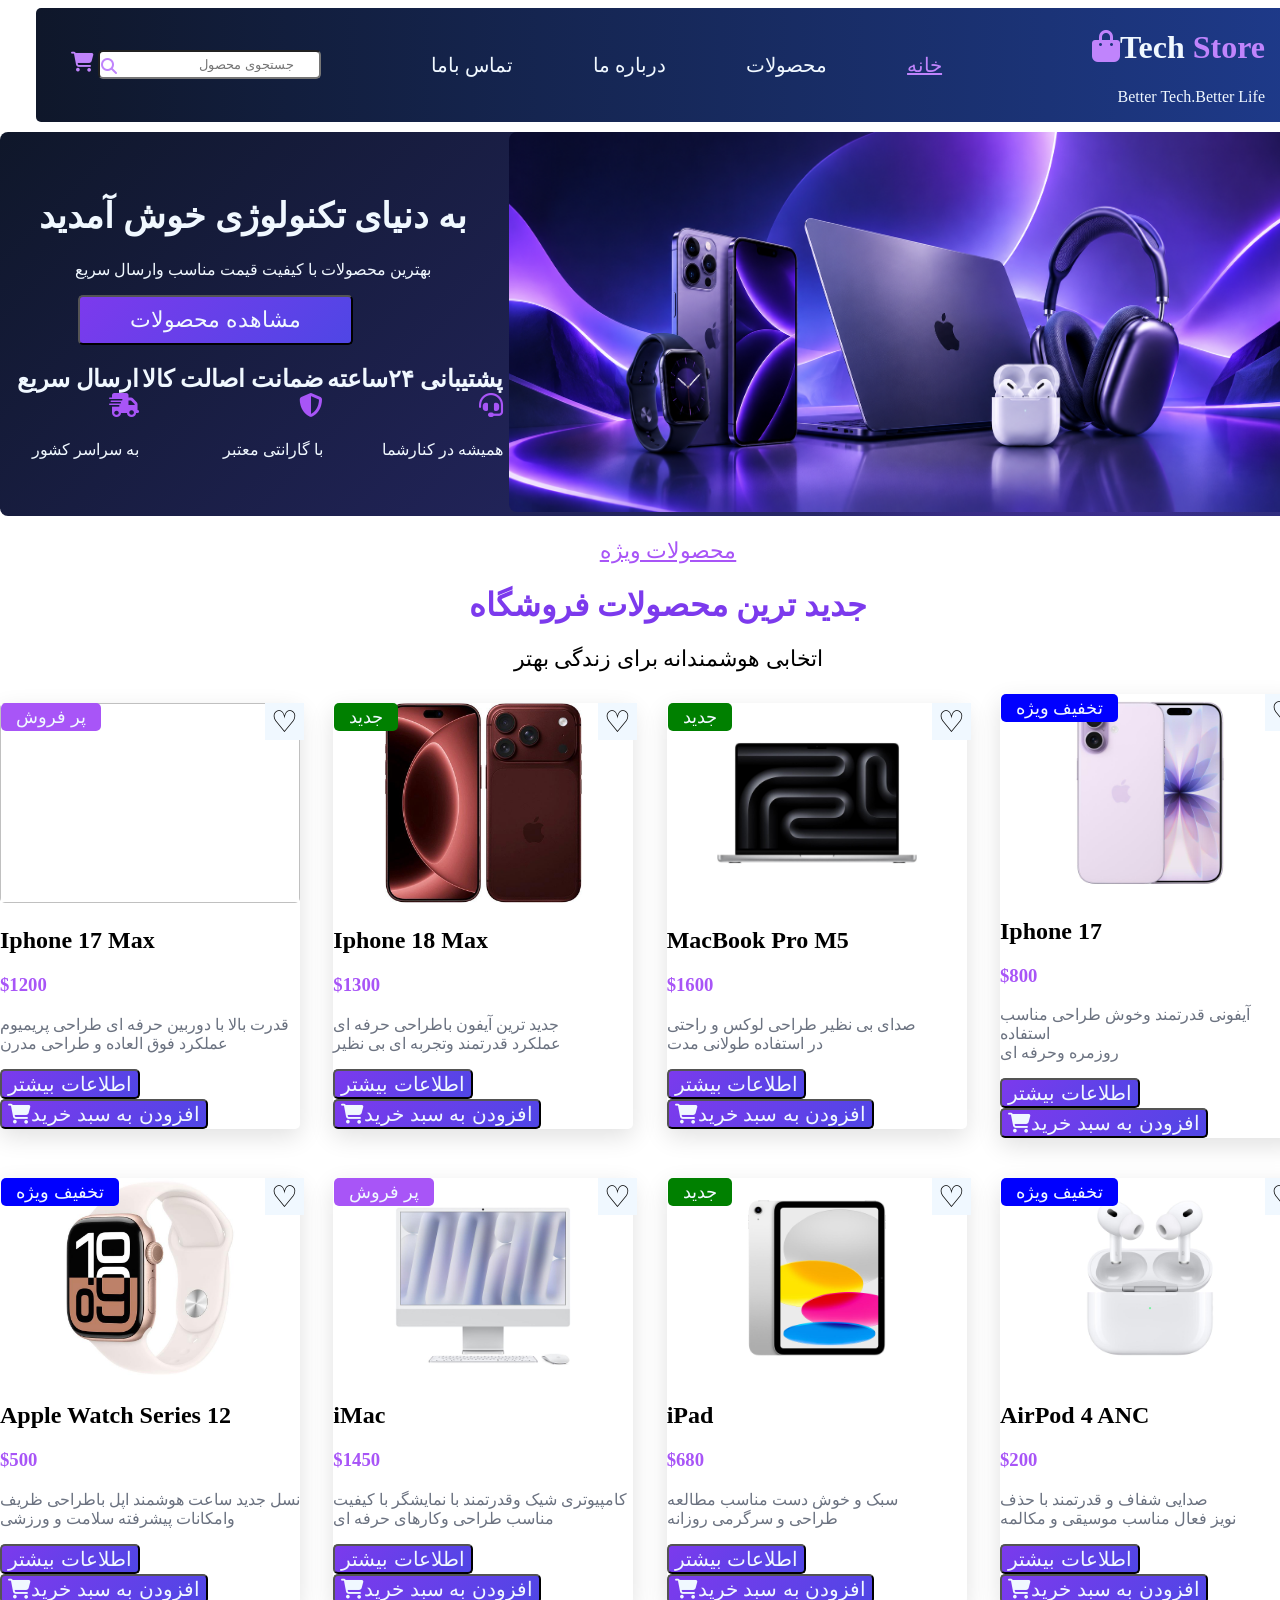
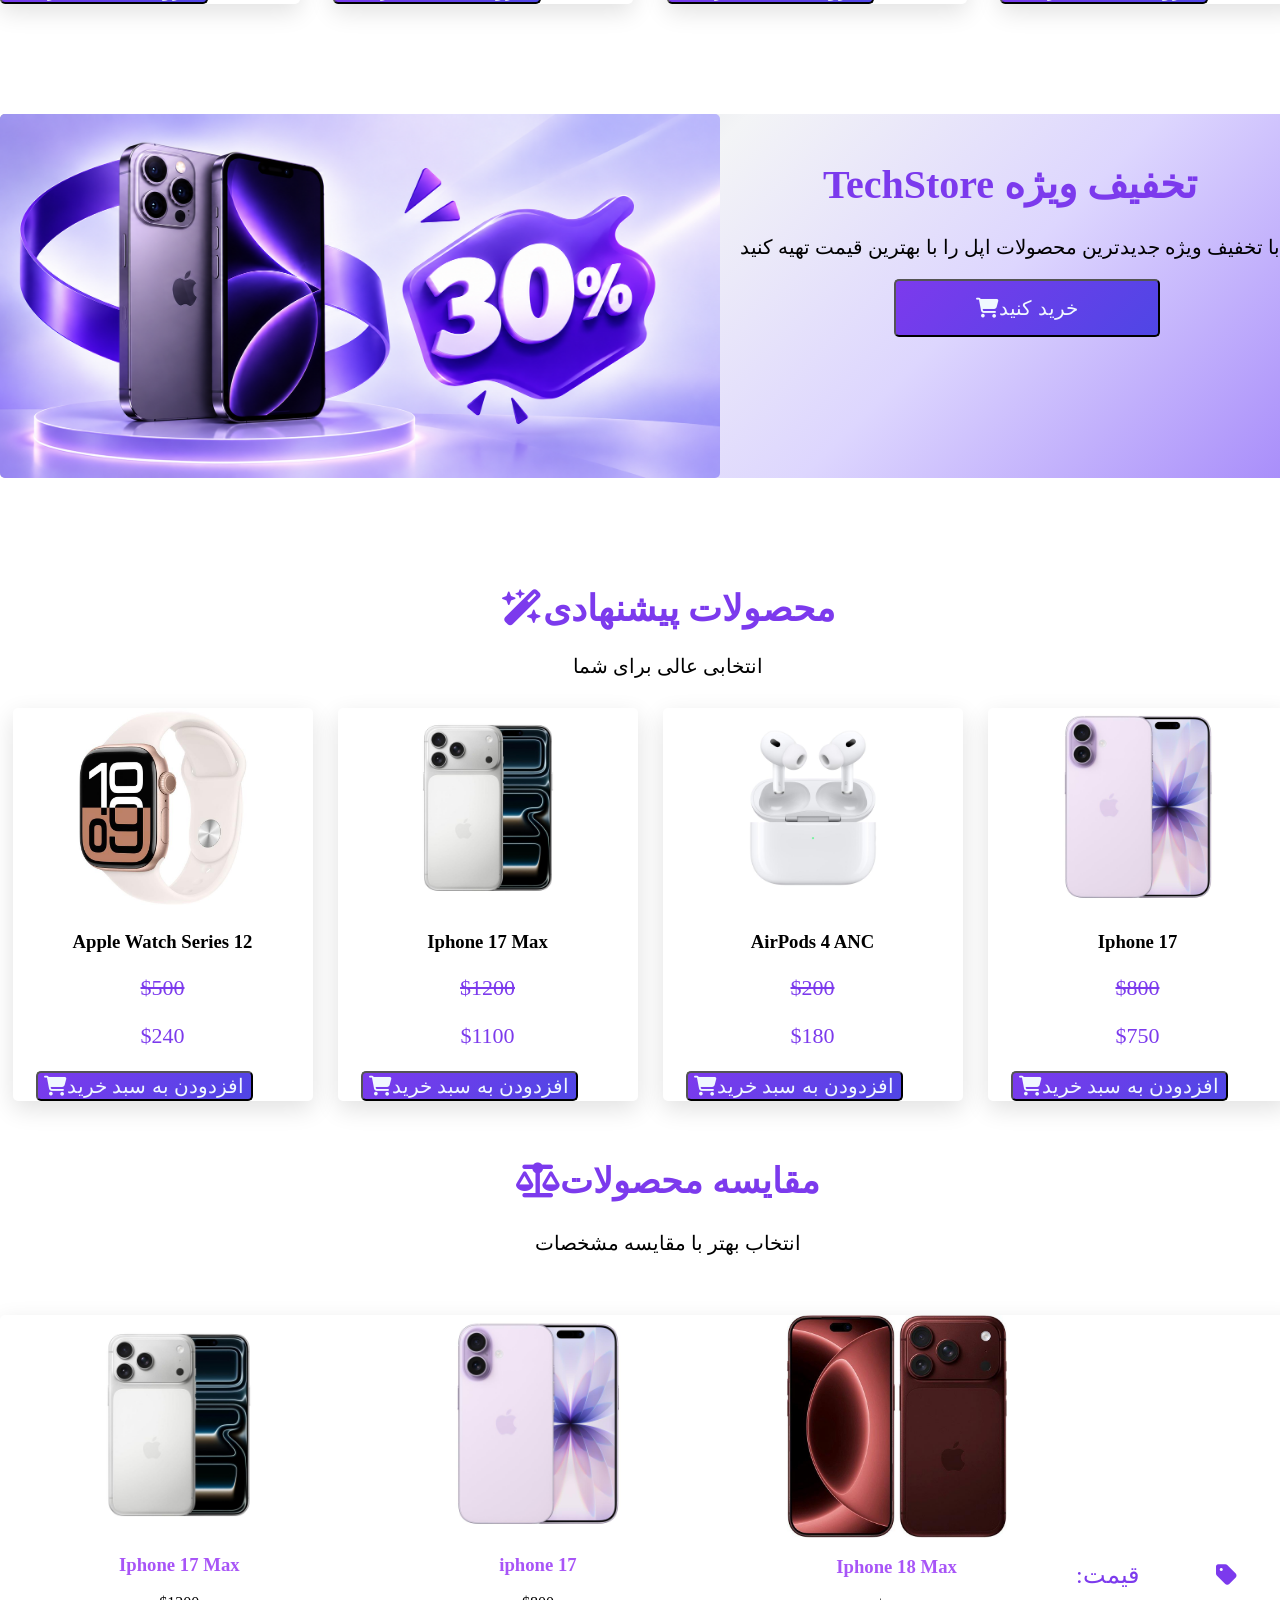
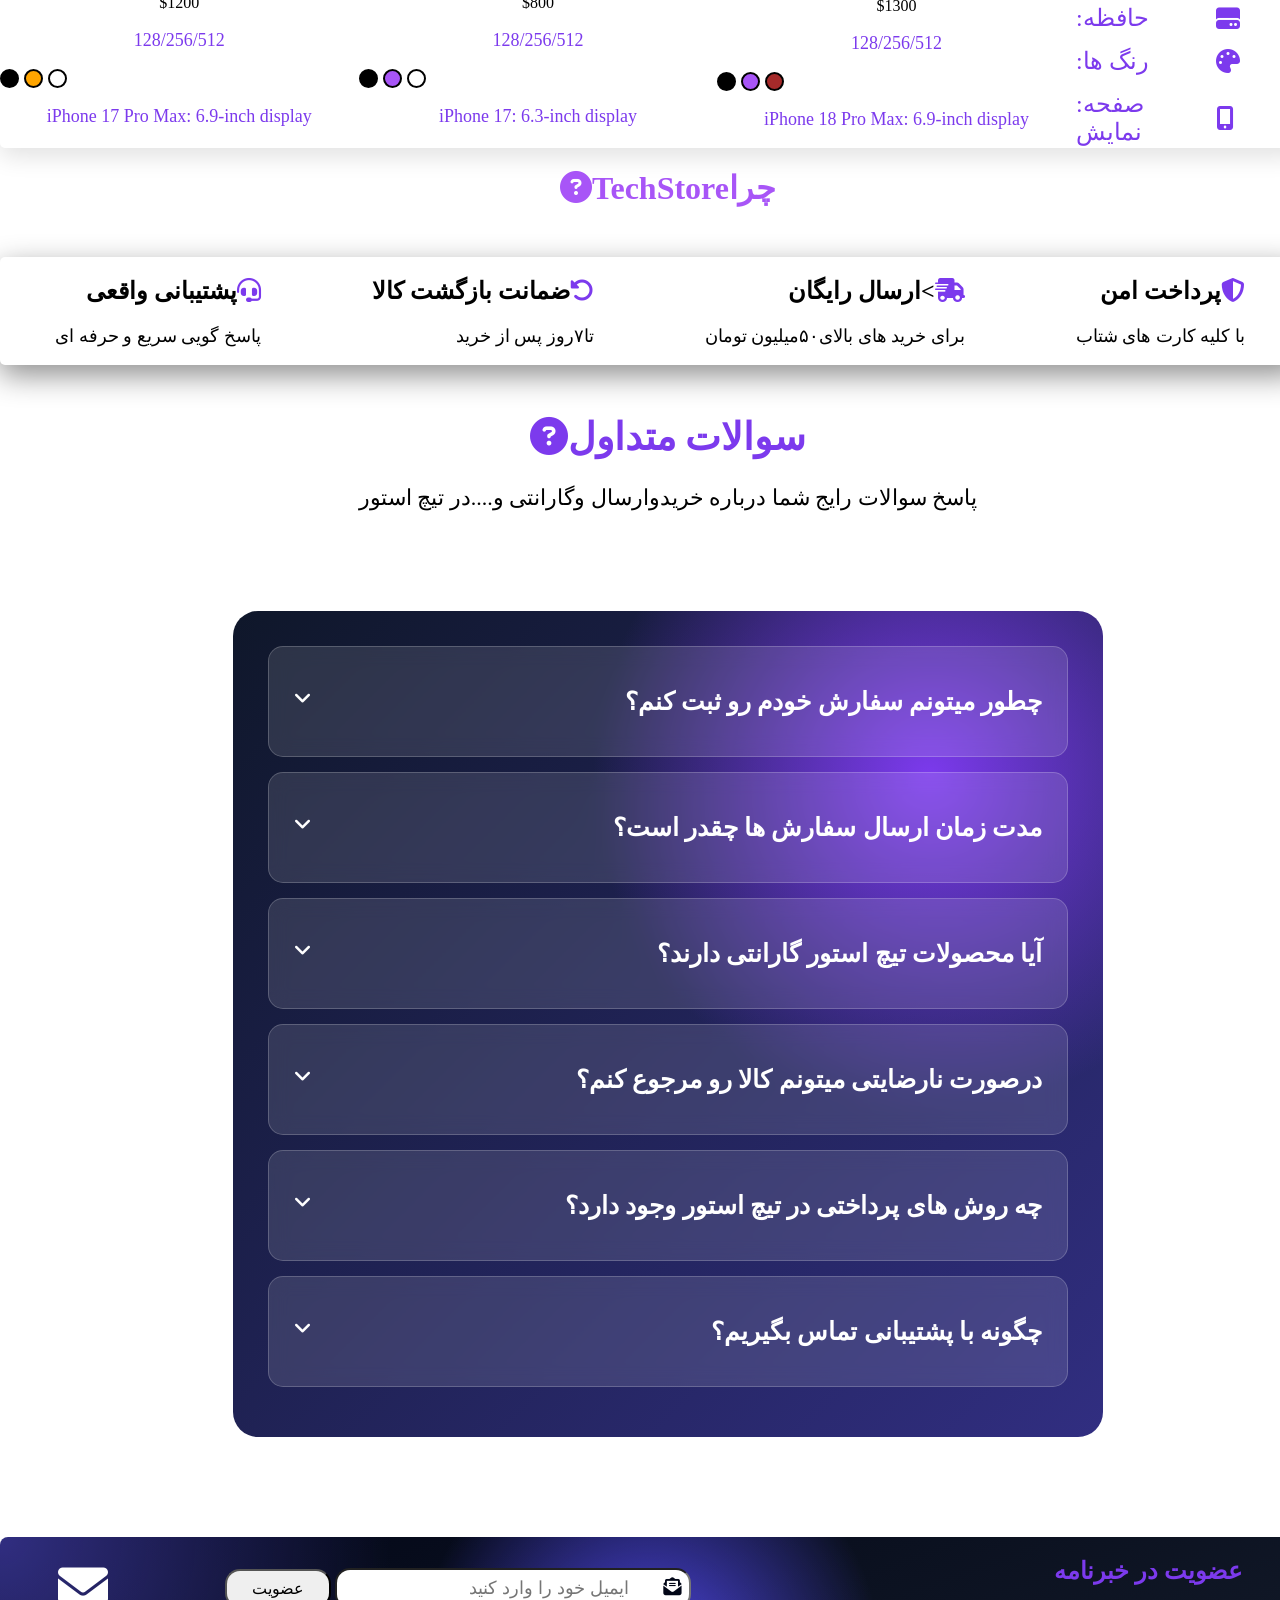
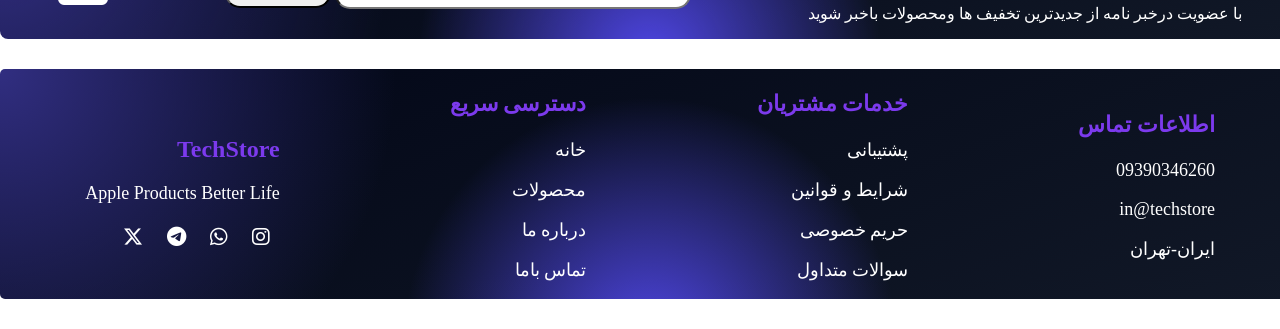
==== TechStore/Tamrintechstore.html @ aef6d8ca "Add selected practice projects" ====
<!DOCTYPE html>
<html lang="en" dir="rtl">
<head>
    <meta charset="UTF-8">
    <meta name="viewport" content="width=device-width, initial-scale=1.0">
    <link rel="stylesheet" href="https://cdnjs.cloudflare.com/ajax/libs/font-awesome/6.7.2/css/all.min.css">
    <title>Document</title>
    <link rel="stylesheet" href="./tamrintech.css">
</head>
<body>
    <div class="contaner">
        <div class="rast">
<h1>Tech <span style="color: #c084fc;">Store</span><i style="color: #c084fc;" class="fa-solid fa-bag-shopping"></i></h1>
<p>Better Tech.Better Life</p>

        </div>
        <div class="vasat">
            <ul>
                <li style="color: #c084fc;"><ins>خانه</ins></li>
                <li>محصولات</li>
                <li>درباره ما</li>
                <li>تماس باما</li>
            </ul>
        </div>
<div class="chap">
   
    <input type="text" placeholder="جستجوی محصول">
    <i id="i1" class="fa-solid fa-magnifying-glass"></i>
     <i id="i2" class="fa-solid fa-cart-shopping"></i>
</div>

    </div>
    <div class="contaner2">
        <div class="hader-rast">
            <img src="./images1/701bc7db-0984-411b-8a3d-644905773c14.png" alt="">
        </div>
        <div class="hader-chap">
            <h1>به دنیای تکنولوژی خوش آمدید</h1>
            <p>بهترین محصولات با کیفیت قیمت مناسب وارسال سریع</p>
            <button>مشاهده محصولات</button>
            <div class="contaner3">
                <div>
                <h2>پشتیبانی ۲۴ساعته<i class="fa-solid fa-headset coler" ></i></h2>
                <p>همیشه در کنارشما</p>
                </div>
             <div>
                <h2>ضمانت اصالت کالا<i class="fa-solid fa-shield-halved coler"></i></h2>
                <p>با گارانتی معتبر</p>
            </div>
            <div>
                <h2>ارسال سریع<i class="fa-solid fa-truck-fast coler"></i></h2>
                <p>به سراسر کشور</p>
            
            </div>
        </div>
    </div>
    </div>
<div class="divkart">
    <p style="color:#a855f7;"><ins>محصولات ویژه</ins></p>
    <h1>جدید ترین محصولات فروشگاه</h1>
    <p>اتخابی هوشمندانه برای زندگی بهتر</p>
</div>
<div dir="ltr" class="koll">
<div class="contaner4" dir="ltr">
    <div class="img">
        <img src="./image.png" alt="">
         <button onclick="hard1(this)" class="hard">♡</button>
        <span>پر فروش</span>
        
    </div>
    <div class="img-text">
        <h2>Iphone 17 Max</h2>
        <h3>$1200</h3>
        <p style="color: #6b7280;" >قدرت بالا با دوربین حرفه ای طراحی پریمیوم<br> عملکرد فوق العاده و طراحی مدرن</p>
    </div>
    <div class="more">
        <p>رنگ:تیتانیوم نارنجی</p>
        <p>حافظه:128/256/512</p>
        <p>گارانتی:18ماه</p>
        <p>باتری:5080</p>
    </div>
    <div class="bot">
        <button data-more="off"  onclick="mybot1(this)">اطلاعات بیشتر</button>
        <button onclick="mybot(this)"><i class="fa-solid fa-cart-shopping"></i>افزودن به سبد خرید</button>
    </div>
</div>

<div class="contaner4" dir="ltr">
    <div class="img">
        <img src="./images1/THqmumSveDqxoi48XiQe5diwVs0Qq1UeXwWmqA4y9XZc6rHfleA6yex9mwtN9uNB8ihmxR8h4Md_PGSgNeZlDgtv5ZCT_7zpl-ecGkAflh9z7EzhFuK3quvAeHbWaEDu04AKPTOJju2LdaX9UYKNKvViQNQb5tMFeEUDcMCeqLE.jpg" alt="">
        
         <button  onclick="hard1(this)" class="hard">♡</button>
        <span style="background-color: green;">جدید</span>
        
    </div>
    <div class="img-text">
        <h2>Iphone 18 Max</h2>
        <h3>$1300</h3>
        <p style="color: #6b7280;" >جدید ترین آیفون باطراحی حرفه ای<br>عملکرد قدرتمند وتجربه ای بی نظیر</p>
    </div>
    <div class="more">
        <p>رنگ:بنفش </p>
        <p>حافظه:128/256/512</p>
        <p>گارانتی:18ماه</p>
        <p>باتری:5200</p>
    </div>
    <div class="bot">
        <button data-more="off"  onclick="mybot1(this)">اطلاعات بیشتر</button>
        <button onclick="mybot(this)"><i class="fa-solid fa-cart-shopping"></i>افزودن به سبد خرید</button>
    </div>
</div>

<div class="contaner4" dir="ltr">
    <div class="img">
        <img src="./images1/image copy.png" alt="">
        
         <button  onclick="hard1(this)" class="hard">♡</button>
        <span style="background-color: green;">جدید</span>
        
    </div>
    <div class="img-text">
        <h2>MacBook Pro M5</h2>
        <h3>$1600</h3>
        <p style="color: #6b7280;" >صدای بی نظیر طراحی لوکس و راحتی<br>در استفاده طولانی مدت</p>
    </div>
    <div class="more">
        <p>رنگ:مشکی</p>
        <p>حافظه:512</p>
        <p>گارانتی:18ماه</p>
        <p>باتری:تا24ساعت</p>
        <p>RAM:16GB</p>
    </div>
    <div class="bot">
        <button data-more="off"   onclick="mybot1( this)">اطلاعات بیشتر</button>
        <button onclick="mybot(this)"><i class="fa-solid fa-cart-shopping"></i>افزودن به سبد خرید</button>
    </div>




    
</div>



<div class="contaner4" dir="ltr">
    <div class="img">
        <img src="./images1/EiAveDVXn_ochfUanZuQv1d1qFiiI-YmlbUSHLxHx3WUssxxJUA5Dm-7ZRRIcVR4Lnjdozm4QhDuD_wl5toH2qiYH6d9pRZCbWidNlLub2IzoaeK6vaKU9xITnkA_d92jeIClh2vysA7bw5UHOMNWrFzUbu01leZIyUfOPv0LtM.jpg" alt="">
        
         <button  onclick="hard1(this)" class="hard">♡</button>
        <span style="background-color: blue;">تخفیف ویژه</span>
        
    </div>
    <div class="img-text">
        <h2>Iphone 17</h2>
        <h3>$800</h3>
        <p style="color: #6b7280;" >آیفونی قدرتمند وخوش طراحی مناسب استفاده<br>روزمره وحرفه ای</p>
    </div>
    <div class="more">
        <p>رنگ:صورتی</p>
        <p>حافظه:128/256/512</p>
        <p>گارانتی:18ماه</p>
        <p>باتری:3691</p>
    </div>
    <div class="bot">
        <button data-more="off"   onclick="mybot1(this)">اطلاعات بیشتر</button>
        <button onclick="mybot(this)"><i class="fa-solid fa-cart-shopping"></i>افزودن به سبد خرید</button>
    </div>
</div>

<div class="contaner4" dir="ltr">
    <div class="img">
        <img src="./images1/RAUhHJ8afo48JGylnObWZvsrgPsHE37mm26PPuLF5b2pllzhOQTSoPrA7mL0w5AmatS5cNah7od1qgUE2DC3gnc0jYQkIhq3qT_CODmWnQ2eeAEGVU_c58GJ9tE21QRHLIp8LHSyHXAUOpGO2UwH4EezrypE9W7Tu5i9_K4fkmc.jpg" alt="">
         <button  onclick="hard1(this)" class="hard">♡</button>
        <span style="background-color: blue;">تخفیف ویژه</span>
        
    </div>
    <div class="img-text">
        <h2>Apple Watch Series 12</h2>
        <h3>$500</h3>
        <p style="color: #6b7280;" >نسل جدید ساعت هوشمند اپل باطراحی ظریف<br>وامکانات پیشرفته سلامت و ورزشی</p>
    </div>
    <div class="more">
        <p>رنگ:صورتی</p>
        <p>حافظه:64</p>
        <p>گارانتی:18ماه</p>
        <p>باتری:تا24ساعت</p>
    </div>
    <div class="bot">
        <button data-more="off"    onclick="mybot1(this)">اطلاعات بیشتر</button>
        <button onclick="mybot(this)"><i class="fa-solid fa-cart-shopping"></i>افزودن به سبد خرید</button>
    </div>
</div>

<div class="contaner4" dir="ltr">
    <div class="img">
        <img src="./images1/EqAahTzZ66Y21qVhpdJ1NOSf-Xi3A2Vv2_VFbTG3mFv-1cqFjkED6mqaeWJ7_wn330JxABCJBq1Yy4I3NM_XVzU1yHtPaUZvYlTYrNIY_wWW7lXm_LQQOuhHGSrS6jujOo-bOdo1OR17KGVc4coiiJF4VbdGzSL2Vt4l30nJhYc.jpg" alt="">
         <button  onclick="hard1(this)" class="hard">♡</button>
        <span style="background-color:#a855f7;">پر فروش</span>
        
    </div>
    <div class="img-text">
        <h2>iMac</h2>
        <h3>$1450</h3>
        <p style="color: #6b7280;" >کامپیوتری شیک وقدرتمند با نمایشگر با کیفیت <br>مناسب طراحی وکارهای حرفه ای</p>
    </div>
    <div class="more">
        <p>رنگ:نقره ای</p>
        <p>حافظه:512</p>
        <p>گارانتی:18ماه</p>
        <p>RAM:16GB</p>
    </div>
    <div class="bot">
        <button data-more="off"   onclick="mybot1(this)">اطلاعات بیشتر</button>
        <button onclick="mybot(this)"><i class="fa-solid fa-cart-shopping"></i>افزودن به سبد خرید</button>
    </div>
</div>

<div class="contaner4" dir="ltr">
    <div class="img">
        <img src="./images1/sEIl0DhW7sSzLDhYQT46sZ2FkshszpnpQDxyzWDqnNfENbWJa02tiNSErk0-l9hC2aw7L25rQqRj3-wsPQTm5kb59ShAbp5KzFxAvCs9V1F0KOhI40WGudt30iTmLIg7Uion7gRzL27SscGxN4PE4XClrleXSPUQgR-LEvGS1tI.jpg" alt="">
         <button  onclick="hard1(this)" class="hard">♡</button>
        <span style="background-color: green;">جدید</span>
        
    </div>
    <div class="img-text">
        <h2>iPad</h2>
        <h3>$680</h3>
        <p style="color: #6b7280;" >سبک و خوش دست مناسب مطالعه <br>طراحی و سرگرمی روزانه</p>
    </div>
    <div class="more">
        <p>رنگ:نقره ای</p>
        <p>حافظه:128</p>
        <p>گارانتی:18ماه</p>
        <p>باتری:تا10ساعت</p>
    </div>
    <div class="bot">
        <button data-more="off"  onclick="mybot1(this)">اطلاعات بیشتر</button>
        <button onclick="mybot(this)"><i class="fa-solid fa-cart-shopping"></i>افزودن به سبد خرید</button>
    </div>
</div>

<div class="contaner4" dir="ltr">
    <div class="img">
        <img src="./images1/Fw8tUdWRExcdJfW_u2eJfPabTVzRQ9AW5MUDhkWGIJvSUZQpUAOK3gJ09o-uwz-G-PtFyGGfL8nCk5kk8Cu_Bh_KlIItlINT-mQ5lKkKfC82PxLnpFDnGbrSZNtPcBor9En3U29rRn3LVRaXhuRb6iR_dHugTlt_q2I2Q_d06WQ.jpg" alt="">
         <button  onclick="hard1(this)" class="hard">♡</button>
        <span style="background-color:blue;">تخفیف ویژه</span>
        
    </div>
    <div class="img-text">
        <h2>AirPod 4 ANC</h2>
        <h3>$200</h3>
        <p style="color: #6b7280;" >صدایی شفاف و قدرتمند با حذف<br>نویز فعال مناسب موسیقی و مکالمه</p>
    </div>
    <div class="more">
        <p>رنگ:سفید</p>
        <p>حافظه:ندارد</p>
        <p>گارانتی:18ماه</p>
        <p>باتری:تا4ساعت</p>
    </div>
    <div class="bot">
        <button data-more="off" onclick="mybot1(this)">اطلاعات بیشتر</button>
        <button onclick="mybot(this)"><i class="fa-solid fa-cart-shopping"></i>افزودن به سبد خرید</button>
    </div>
</div>
 </div>  

<div class="contaner7">
    
    <div class="left">
        <h1>تخفیف ویژه TechStore</h1>
        <p>با تخفیف ویژه جدیدترین محصولات اپل را با بهترین قیمت تهیه کنید</p>
        <button>خرید کنید<i class="fa-solid fa-cart-shopping"></i></button>
    </div>
    <div class="right">
<img src="./images1/phone.png" alt="">
    </div>
</div>
<div class="org">
<h1>محصولات پیشنهادی<i class="fa-solid fa-wand-magic-sparkles"></i></h1>
<p>انتخابی عالی برای شما</p>
</div>
<div class="contaner8">
    <div>
        <img src="./images1/EiAveDVXn_ochfUanZuQv1d1qFiiI-YmlbUSHLxHx3WUssxxJUA5Dm-7ZRRIcVR4Lnjdozm4QhDuD_wl5toH2qiYH6d9pRZCbWidNlLub2IzoaeK6vaKU9xITnkA_d92jeIClh2vysA7bw5UHOMNWrFzUbu01leZIyUfOPv0LtM.jpg" alt="">
        <h3>Iphone 17</h3>
        <p><del>$800</del></p>
        <p>$750</p>
        <button  onclick="mybot(this)">افزدودن به سبد خرید<i class="fa-solid fa-cart-shopping"></i></button>
    </div>
    <div>
         <img src="./images1/Fw8tUdWRExcdJfW_u2eJfPabTVzRQ9AW5MUDhkWGIJvSUZQpUAOK3gJ09o-uwz-G-PtFyGGfL8nCk5kk8Cu_Bh_KlIItlINT-mQ5lKkKfC82PxLnpFDnGbrSZNtPcBor9En3U29rRn3LVRaXhuRb6iR_dHugTlt_q2I2Q_d06WQ.jpg" alt="">
        <h3>AirPods 4 ANC</h3>
                <p><del>$200</del></p>
        <p>$180</p>
        <button  onclick="mybot(this)">افزدودن به سبد خرید<i class="fa-solid fa-cart-shopping"></i></button>
    </div>
    <div>
         <img src="./images1/image.png" alt="">
        <h3>Iphone 17 Max</h3>
<p><del>$1200</del></p>
        <p>$1100</p>
        <button  onclick="mybot(this)">افزدودن به سبد خرید<i class="fa-solid fa-cart-shopping"></i></button>
    </div>
    <div>
         <img src="./images1/RAUhHJ8afo48JGylnObWZvsrgPsHE37mm26PPuLF5b2pllzhOQTSoPrA7mL0w5AmatS5cNah7od1qgUE2DC3gnc0jYQkIhq3qT_CODmWnQ2eeAEGVU_c58GJ9tE21QRHLIp8LHSyHXAUOpGO2UwH4EezrypE9W7Tu5i9_K4fkmc.jpg" alt="">
        <h3>Apple Watch Series 12</h3>
        <p><del>$500</del></p>
        <p>$240</p>
        <button  onclick="mybot(this)">افزدودن به سبد خرید<i class="fa-solid fa-cart-shopping"></i></button>
    </div>
</div>
 
<section class="kol">
<div class="text">
<h1>مقایسه محصولات<i class="fa-solid fa-scale-balanced"></i></h1>
<p>انتخاب بهتر با مقایسه مشخصات</p>
</div>
<div dir="ltr" class="contaner9">
<div class="img-text">
<img src="./images1/image.png" alt="">
<h3>Iphone 17 Max</h3>
<span>$1200</span>
<p>128/256/512</p>
<div class="color-text">
    <span style="background-color: black;"></span>

    <span style="background-color:orange;"></span>
    <span style="background-color: white;"></span>
</div>
<p>iPhone 17 Pro Max: 6.9-inch display</p>
</div>

<div class="img-text">
<img src="./images1/EiAveDVXn_ochfUanZuQv1d1qFiiI-YmlbUSHLxHx3WUssxxJUA5Dm-7ZRRIcVR4Lnjdozm4QhDuD_wl5toH2qiYH6d9pRZCbWidNlLub2IzoaeK6vaKU9xITnkA_d92jeIClh2vysA7bw5UHOMNWrFzUbu01leZIyUfOPv0LtM.jpg" alt="">
<h3>iphone 17</h3>
<span>$800</span>
<p>128/256/512</p>
<div class="color-text">
    <span style="background-color: black;"></span>
    <span style="background-color: #a855f7;"></span>

    <span style="background-color:white;"></span>
</div>
<p>iPhone 17: 6.3-inch display</p>
</div>

<div class="img-text">
<img src="./images1/THqmumSveDqxoi48XiQe5diwVs0Qq1UeXwWmqA4y9XZc6rHfleA6yex9mwtN9uNB8ihmxR8h4Md_PGSgNeZlDgtv5ZCT_7zpl-ecGkAflh9z7EzhFuK3quvAeHbWaEDu04AKPTOJju2LdaX9UYKNKvViQNQb5tMFeEUDcMCeqLE.jpg" alt="">
<h3>Iphone 18 Max </h3>
<span>$1300</span>
<p>128/256/512</p>
<div class="color-text">
    <span style="background-color: black;"></span>
    <span style="background-color: #a855f7;"></span>
    <span style="background-color:brown;"></span>
    
</div>
<p>iPhone 18 Pro Max: 6.9-inch display</p>
</div>

<div class="text-last">
<div>
    <span>:قیمت<i class="fa-solid fa-tag"></i></span>
</div>

<div>
    <span>:حافظه<i class="fa-solid fa-hard-drive"></i></span>
</div>

<div>
    <span>:رنگ ها<i class="fa-solid fa-palette"></i></i></span>
</div>

<div>
    <span>:صفحه نمایش<i class="fa-solid fa-mobile-screen-button"></i></span>
</div>



</div>
</div>



</section>
<h1 style="text-align: center;"><span style="color: #a855f7;">چراTechStore<i class="fa-solid fa-circle-question"></i></span></h1>
 <div class="contaner6">
    <div>
        <h2><i class="fa-solid fa-shield-halved coler2"></i>پرداخت امن</h2>
        <p>با کلیه کارت های شتاب</p>
    </div>

    <div>
        <h2>
<i class="fa-solid fa-truck-fast coler2"></i>>ارسال رایگان</h2>
        <p>برای خرید های بالای۵۰میلیون تومان</p>
    </div>

    <div>
        <h2><i class="fa-solid fa-rotate-left coler2"></i>ضمانت بازگشت کالا</h2>
        <p>تا۷روز پس از خرید</p>
    </div>

    <div>
        <h2><i class="fa-solid fa-headset coler2"></i>پشتیبانی واقعی</h2>
        <p>پاسخ گویی سریع و حرفه ای</p>
    </div>
 </div>
 <div class="text-soal">
    <h1>سوالات متداول<i class="fa-solid fa-circle-question"></i></h1>
    <p>پاسخ سوالات رایج شما درباره خریدوارسال وگارانتی و....در تیچ استور</p>
 </div>
 <div class="contaner10">

    <ul>
        <li>
      <h3 data-para="off">چطور میتونم سفارش خودم رو ثبت کنم؟ <span><i class="fa-solid fa-angle-down"></i></span></h3>
            <p>محصول موردنظر خود را انتخاب کرده، آن را به سبد خرید اضافه کنید و پس از تکمیل اطلاعات، سفارش خود را ثبت کنید.</p>
        </li>
        <li>
            <h3 data-para="off">مدت زمان ارسال سفارش ها چقدر است؟ <span><i class="fa-solid fa-angle-down"></i></span></h3>
            <p>سفارش‌ها معمولاً طی ۲ تا ۵ روز کاری آماده و ارسال می‌شوند</p>
        </li>
        <li>
            <h3 data-para="off">آیا محصولات تیچ استور گارانتی دارند؟ <span><i class="fa-solid fa-angle-down"></i></span></h3>
            <p>بله، تمامی محصولات فروشگاه دارای گارانتی معتبر هستند و شرایط گارانتی هنگام خرید به مشتری اعلام می‌شود</p>
        </li>
        <li>
            <h3 data-para="off">درصورت نارضایتی میتونم کالا رو مرجوع کنم؟ <span><i class="fa-solid fa-angle-down"></i></span></h3>
            <p>بله، در صورت نارضایتی از محصول، امکان بازگشت کالا مطابق با شرایط و قوانین مرجوعی فروشگاه وجود دارد</p>
        </li>
        <li>
            <h3 data-para="off">چه روش های پرداختی در تیچ استور وجود دارد؟ <span><i class="fa-solid fa-angle-down"></i></span></h3>
            <p> می‌توانید هزینه سفارش خود را به‌صورت آنلاین و از طریق درگاه پرداخت امن پرداخت کنید</p>
        </li>
        <li>
            <h3 data-para="off">چگونه با پشتیبانی تماس بگیریم؟ <span><i class="fa-solid fa-angle-down"></i></span></h3>
            <p> می‌توانید از طریق چت آنلاین، تماس تلفنی یا فرم تماس با ما در سایت با کارشناسان ما در ارتباط باشید. تیم پشتیبانی آماده پاسخ‌گویی به سوالات شما و پیگیری سفارش‌ها هستند</p>
        </li>
    </ul>
 </div>

<div dir="rtl" class="contaner11">

<div class="fot-rast">
<h2>عضویت در خبرنامه</h2>
<p>با عضویت درخبر نامه از جدیدترین تخفیف ها ومحصولات باخبر شوید</p>
</div>
    <div class="fot-chap">
<input type="text" placeholder="ایمیل خود را وارد کنید" >
<i class="fa-solid fa-envelope-open-text"></i>
<button>عضویت</button>
    </div>
    <div class="last-fot">
        <i class="fa-solid fa-envelope"></i>
    </div>
</div>
<div class="footer">
    <div>
        <h3>اطلاعات تماس</h3>
        <p>09390346260</p>
        <p>in@techstore</p>
        <p>ایران-تهران</p>
    </div>
    <div>
        <h3>خدمات مشتریان</h3>
        <p>پشتیبانی</p>
        <p>شرایط و قوانین</p>
        <p>حریم خصوصی</p>
        <p>سوالات متداول</p>
    </div>
    <div>
        <h3>دسترسی سریع</h3>
        <p>خانه</p>
        <p>محصولات</p>
        <p>درباره ما</p>
        <p>تماس باما</p>
    </div>
    <div>
        <h2>TechStore</h2>
        <p>Apple Products Better Life</p>
        <i class="fa-brands fa-instagram"></i>
        <i class="fa-brands fa-whatsapp"></i>
        <i class="fa-brands fa-telegram"></i>
        <i class="fa-brands fa-x-twitter"></i>
    </div>
</div>




</body>

<script>
const p=document.querySelectorAll('ul>li>p')
p.forEach((val)=>{
val.setAttribute('data-p',val.clientHeight)
val.style.height='0px'

})
const h3=document.querySelectorAll('ul>li>h3')

h3.forEach((val,i)=>{
    val.addEventListener('click',()=>{
let dat=val.getAttribute('data-para')
h3.forEach((item,index)=>{
if(i!=index){
item.nextElementSibling.style.height='0px'
item.children[0].classList.remove('rot')
item.setAttribute('data-para','off')
}



})


if(dat=='off'){
let pd=val.nextElementSibling.getAttribute('data-p')
val.nextElementSibling.style.height=pd+'px'
val.setAttribute('data-para','on')
val.children[0].classList.toggle('rot')


}else{
val.setAttribute('data-para','off')
val.nextElementSibling.style.height='0px'
val.children[0].classList.remove('rot')
}





    })
})

function mybot1(s){
let more1=s.parentElement.parentElement.children[2]
let more=s.getAttribute('data-more')
if(more=='off'){
s.setAttribute('data-more','on')

more1.style.display='block'
s.innerText='بستن'
}else{
s.innerText='اطلاعات بیشتر'
s.setAttribute('data-more','off')
more1.style.display='none'

}

}











    let flag=true
    function mybot(s){
if(flag){
    flag=false
alert('به سبد خرید اضافه شد')
s.classList.add('js')

s.classList.add('js2')
    
}else{
    flag=true
    confirm('آیا میخواهید این محصولو از سبد خرید حذف کنید؟')
    s.classList.remove('js')
    
      s.classList.remove('js2')
   
    
}


    }
   
    




    flag=true
    
    function hard1(s){
if(flag){
alert('به لیست علاقه مندی ها اضافه شد')
s.style.color='red'
flag=false
}else{
    alert('از لیست علاقه مندی ها حذف شد')
    s.style.color='black'
    flag=true
}
    }
</script>
</html>
---- TechStore/tamrintech.css ----
.contaner{
display: flex;
background: linear-gradient(90deg, #0f172a, #1e3a8a);
width: 100%;
justify-content: space-around;
align-items: center;
border-radius: 5px;
}
.rast{
>h1{
    color: aliceblue;

}
>p{
    color: aliceblue;
 
}


}
.vasat{
>ul{
    display: flex;
  >li{
    padding: 5px 40px;
    list-style-type: none;
    font-size: 20px;
    color: aliceblue;
    transition: ease .5s;
  }
}


}
.vasat li:hover{
  font-size: 23px;
    color: #c084fc;

}
.chap{
    position: relative;
  
   >input{

padding: 5px 25px;
border-radius: 5px;
   }
>i{
    color:  #c084fc;;
   
}
>#i1{
position: absolute;
left: 30px;
    top: 60%;
    transform: translateY(-60%);
    color: #c084fc;
}
>#i2{
font-size: 20px;
;
}

}
.contaner3{
    display: flex;
justify-content: space-between;
align-items: center;
>div>h2{
    color: aliceblue;

}
>div>p{
    color:aliceblue;
}
}
    

.contaner2{
display: flex;
width: 1300px;
justify-content: space-around;
  background:
        radial-gradient(circle at 80% 20%, #7c3aed 0%, transparent 35%),
        linear-gradient(135deg, #0f172a, #312e81);

margin:10px auto;
border-radius: 8px;
align-items: center;
}
.hader-rast{

width: 788px;
>img{
    width: 100%;
    height:380px ;
border-radius: 8px;
}

}
.hader-chap{
width: 500px;
>h1{
    color: aliceblue;
    text-align: center;
    font-size: 35px;
}
>p{
    color: aliceblue;
    text-align: center;
}
>button{
  background: linear-gradient(135deg, #7c3aed, #4f46e5);
    color: aliceblue;
    position: relative;
    right:150px;
    padding: 10px 50px;
    border-radius: 5px;
    font-size: 22px;
    transition: ease .5s;
}

}
.hader-chap button:hover{
    font-size: 27px;
    background-color: aliceblue;
  
}
.coler{
    color: #a855f7;
}
.divkart{
>h1{
    text-align: center;
    color: #7c3aed;
}
>p{
     text-align: center;
     font-size: 22px;
}

}
.contaner4{
   width: 300px; 
  box-shadow: 0 8px 25px rgba(0, 0, 0, 0.12); 
  border-radius: 5px;
}
.img{
    >img{
        width: 100%;
        height: 200px;
        object-fit: contain;
      border-radius: 5px;
    }

position: relative;
>.hard{
    position: absolute;
    left:265px;
    border: none;
    font-size: 30px;
    background-color: aliceblue;
}
>span{
    position: absolute;
 background-color: #a855f7;
 color: aliceblue;
 padding: 3px 15px;
 font-size: 18px;
 border-radius: 5px;
 left: 1px;
}
}
.img-text{
>h3{
    
    color: #a855f7;
}


}
.more{

display: none;

}
.bot{
>button{
  background: linear-gradient(135deg, #7c3aed, #4f46e5);
    color:aliceblue;
    border-radius: 5px;
    font-size: 20px;
    transition: ease .6s;
}


}
.contaner4 button:hover{
background:linear-gradient(aliceblue) ;
color: #7c3aed;
font-size: 22px;
}
.koll{
    display: flex;
    justify-content: space-between;
    align-items: center;
    margin: auto;
    width: 1300px;
    flex-wrap: wrap;
    gap: 40px 0px;
}
.contaner6{
width: 1300px;
display: flex;
margin:50px auto;
justify-content: space-around;
box-shadow: 0 10px 30px rgba(0, 0, 0, 0.45);
border-radius: 5px;
}

.coler2{
color: #7c3aed;
}
.contaner6 p{
    font-size: 18px;
    
}
.js{
    background: white !important;
    color: #7c3aed !important;
    border-radius: 5px;
}
.js2{
    box-shadow: 0 0 30px rgba(124, 58, 237, 0.7);
}


.js3{
     background: white !important;
    color: #7c3aed !important;
      box-shadow: 0 0 30px rgba(124, 58, 237, 0.7);
      padding: 5px 20px;
}
.contaner7{
width: 1300px;
margin:110px auto;
display: flex;
justify-content: center;
background: linear-gradient(
    135deg,
    #9ca3af,
    #f3f4f6 45%,
    #ddd6fe 70%,
    #a78bfa
);
border-radius: 5px;
 }
.right{
width: 720px;
>img{
width: 100%;
object-fit: cover;
height: 100%;
border-radius: 5px;

}

}
.left{
margin-top: 20px;
width: 580px;
>h1{
    color:#7c3aed;
    font-size: 40px;
    text-align: center;
}
>p{
  text-align: center;
font-size: 20px;
}
>button{
    background:linear-gradient(135deg, #7c3aed, #4f46e5) ;
    color: aliceblue;
    padding: 15px 80px;
    border-radius: 5px;
    font-size: 20px;
    margin-right: 140px;
    transition: ease .5s;
}

}
.contaner7 button:hover{
    font-size: 27px;
}
.contaner8{
    width: 1300px;
    margin:30px auto;
display: flex;
gap:0px 25px;
justify-content: center;


>div{
width: 300px; 
  box-shadow: 0 8px 25px rgba(0, 0, 0, 0.12); 
  border-radius: 5px;


>img{
    width: 100%;
    height: 200px;
    object-fit: contain;
border-radius: 5px;
}
>h3{
    text-align: center;
}
>p{
    text-align: center;
    font-size: 22px;
    color: #7c3aed;

}
>button{
background:linear-gradient(135deg, #7c3aed, #4f46e5) ;
    color:aliceblue ;
    
    border-radius: 5px;
     
    font-size: 20px;
    transition: ease .6s;
  
    margin-right: 60px;
}
}



}
.org{
 
  
>h1{
    color: #7c3aed;
    font-size: 36px;
    text-align: center;

}
>p{
    font-size: 20px;
    text-align: center;
   
}
}
.contaner8 button:hover{
    background:linear-gradient(aliceblue) ;
color: #7c3aed;
font-size: 20px;
}
.color-text{
display: flex;
gap: 5px;
justify-self: center;


>span{
width: 15px;
border: 2px solid;
height: 15px;
border-radius: 50%;

}
}
.contaner9{
width: 1300px;
margin: auto;
display: flex;
  box-shadow: 0 8px 25px rgba(0, 0, 0, 0.12); 
  border-radius: 5px;
 
>.img-text{
width: 800px;

>h3{
width: 100%;
text-align: center;

}
>p{
    width: 100%;
    text-align: center;
    color:#7c3aed;
    font-size: 18px;
}
>span{
text-align: center;
display: block;
}

>img{
    display: block;
margin:0 auto;
width: 220px;
height: auto;
object-fit: cover;
}





}
>.text-last{
width:500px;
position: relative;
margin: auto; 
top: 115px;


>div>span{
    width: 220px;
font-size: 24px;
  padding: 15px 0px 0px ;
  display: block;
  color: #7c3aed;
display: grid;
grid-template-columns: 120px 40px;
align-items: center;
gap: 20px;

}


}
}
.text{
  margin:60px auto;
>h1{
color: #7c3aed;
text-align: center;
font-size: 35px;

}
>p{
   text-align: center;
   font-size: 20px;
}
}
.contaner10 {
    width: 800px;
    margin: 100px auto;
    padding: 35px;
    border-radius: 25px;

  
    background:
        radial-gradient(circle at 80% 20%, #7c3aed 0%, transparent 35%),
        linear-gradient(135deg, #0f172a, #312e81);

    
}












.contaner10 ul {
    list-style: none;
    padding: 0;
    margin: 0;
}

.contaner10 li {
    margin-bottom: 15px;
    padding: 5px 25px;
    border-radius: 15px;
    background: rgba(255, 255, 255, 0.12);
    border: 1px solid rgba(255, 255, 255, 0.2);
    backdrop-filter: blur(10px);
    transition: 0.4s;
    
}

.contaner10 li:hover {
    background: rgba(255, 255, 255, 0.18);
    transform: translateY(-2px);
}

.contaner10 h3 {
    color: white;
    font-size: 25px;
    cursor: pointer;
    display: flex;
    justify-content: space-between;

    padding: 10px 0;
}

.contaner10 h3 span {
    font-size: 20px;
    display: inline-block;
    transition: 0.4s;
    
}

.contaner10 h3 span.rot {
    transform: rotate(180deg);
}

.contaner10 p {
    color: #f3e8ff;
    line-height: 2;
    margin: 0;
transition: ease .6s;
    font-size: 23px;
      overflow: hidden;
}
.text-soal{

>h1{
    color: #7c3aed;
    text-align: center;
    font-size: 38px;
}
>p{
    text-align: center;
    font-size: 22px;
  
}

}
.rot{
    transform: rotate(180deg);
    transition:ease .5s;
}
.contaner11{
align-items: center;
display: flex;
 background:
        radial-gradient(circle at 50% 120%, #4f46e5 0%, transparent 35%),
        radial-gradient(circle at 0% 0%, #312e81 0%, transparent 30%),
        linear-gradient(160deg, #020617, #0b1120 60%, #111827);

    color: white;
        width: 1300px;
        margin: auto;
        border-radius: 8px;
justify-content: space-around;

>.fot-rast{
>h2{
    color:#7c3aed;
}
>p{
    color: white;
}
}
>.fot-chap{
      position: relative;
    
>input{
    padding: 8px 60px;
    border-radius: 15px;
    font-size: 18px;
    
}
>button{
padding: 8px 25px;
border-radius: 15px;
font-size: 16px;
transition: ease .5s;
}
>i{
right:10px;
top: 10px;
position: absolute;
font-size: 18px;
color: #020617;
}

}
>.last-fot{
    font-size:50px;
    color: white;
}
}
.contaner11 button:hover{
font-size: 22px;
}
.footer{
display: flex;
align-items: center;
width: 1300px;
justify-content: space-around;
margin:30px auto;
  background:
        radial-gradient(circle at 50% 120%, #4f46e5 0%, transparent 35%),
        radial-gradient(circle at 0% 0%, #312e81 0%, transparent 30%),
        linear-gradient(160deg, #020617, #0b1120 60%, #111827);

    color: white;
border-radius: 5px;
>div>h3{
    color:#7c3aed;
    font-size: 22px;
}
>div>p{
    color: white;
    font-size: 18px;

}
>div>h2{
    color: #7c3aed;
    
}
>div>i{
        color: white;
        padding: 5px 10px;
        font-size: 20px;
    }
}
.footer i:hover{
    background-color: white;
    color: #020617;
}
.footer p:hover{
    text-decoration:underline;
}
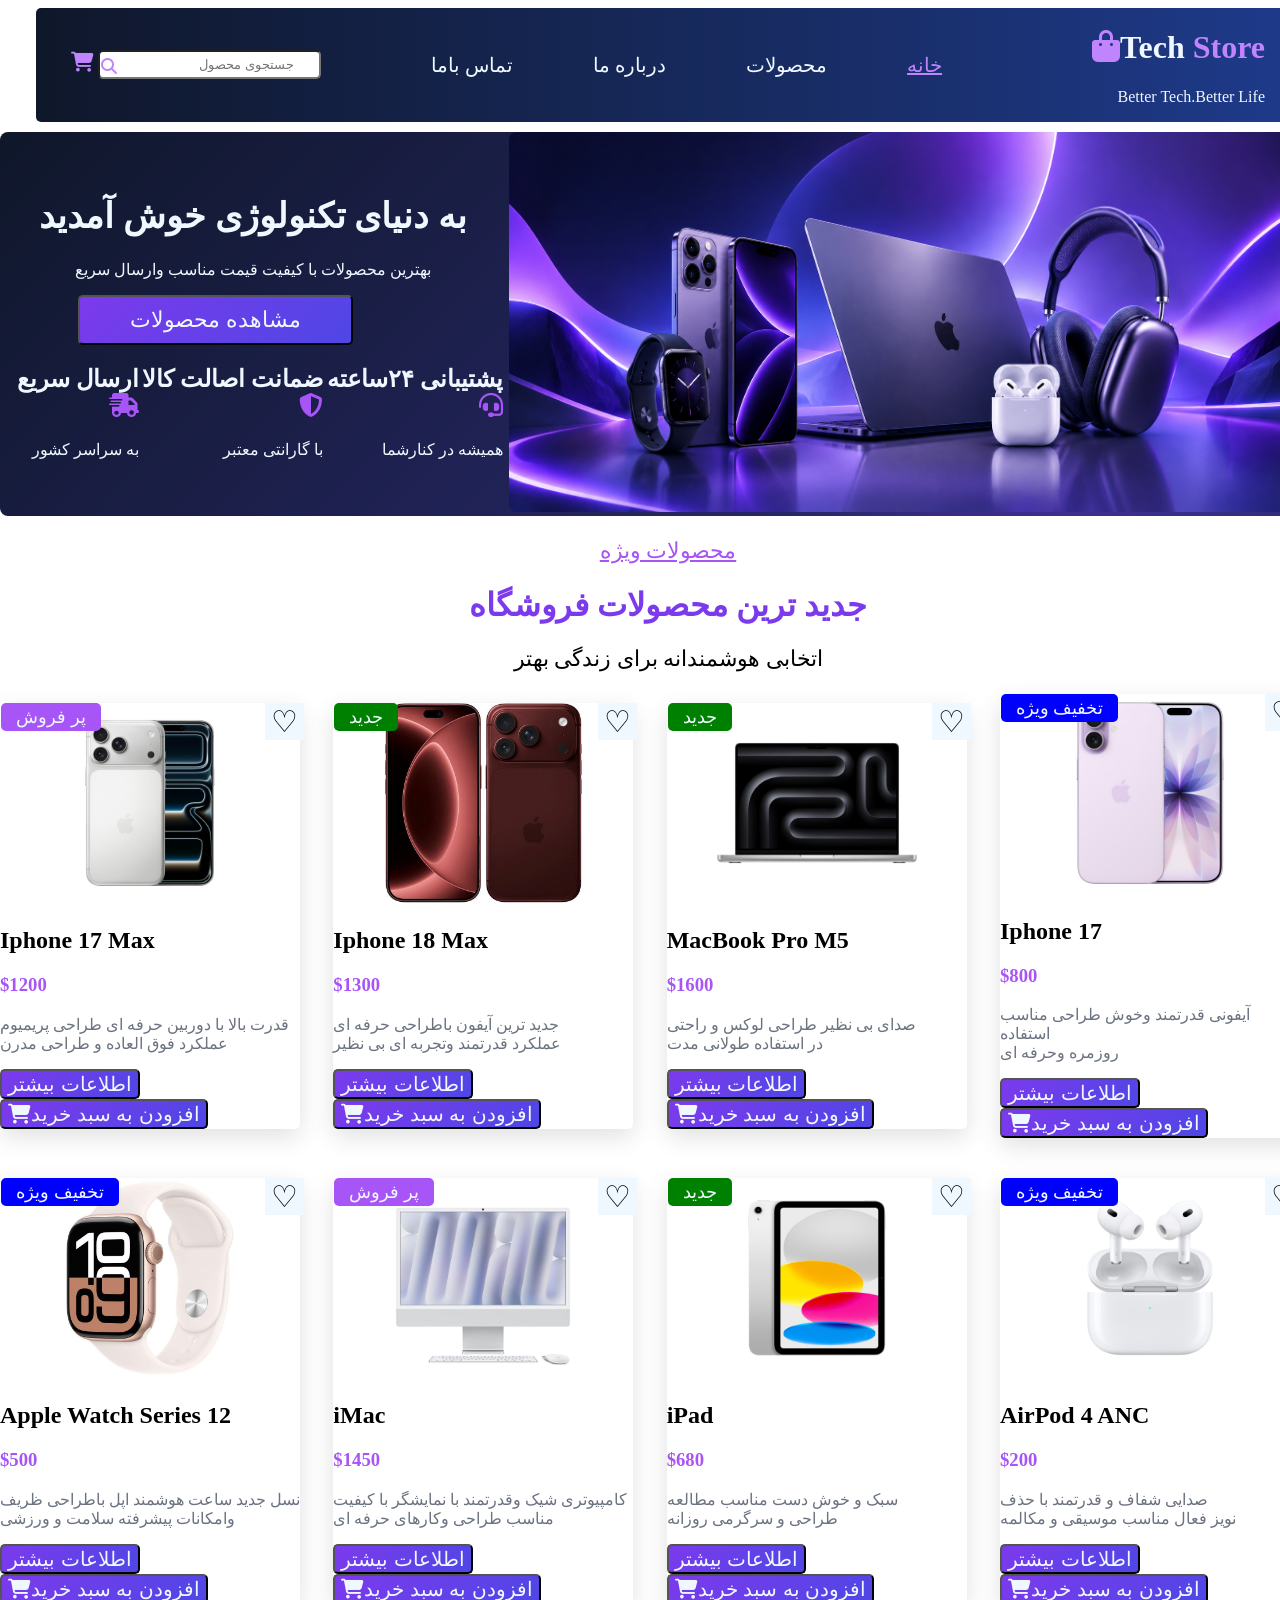
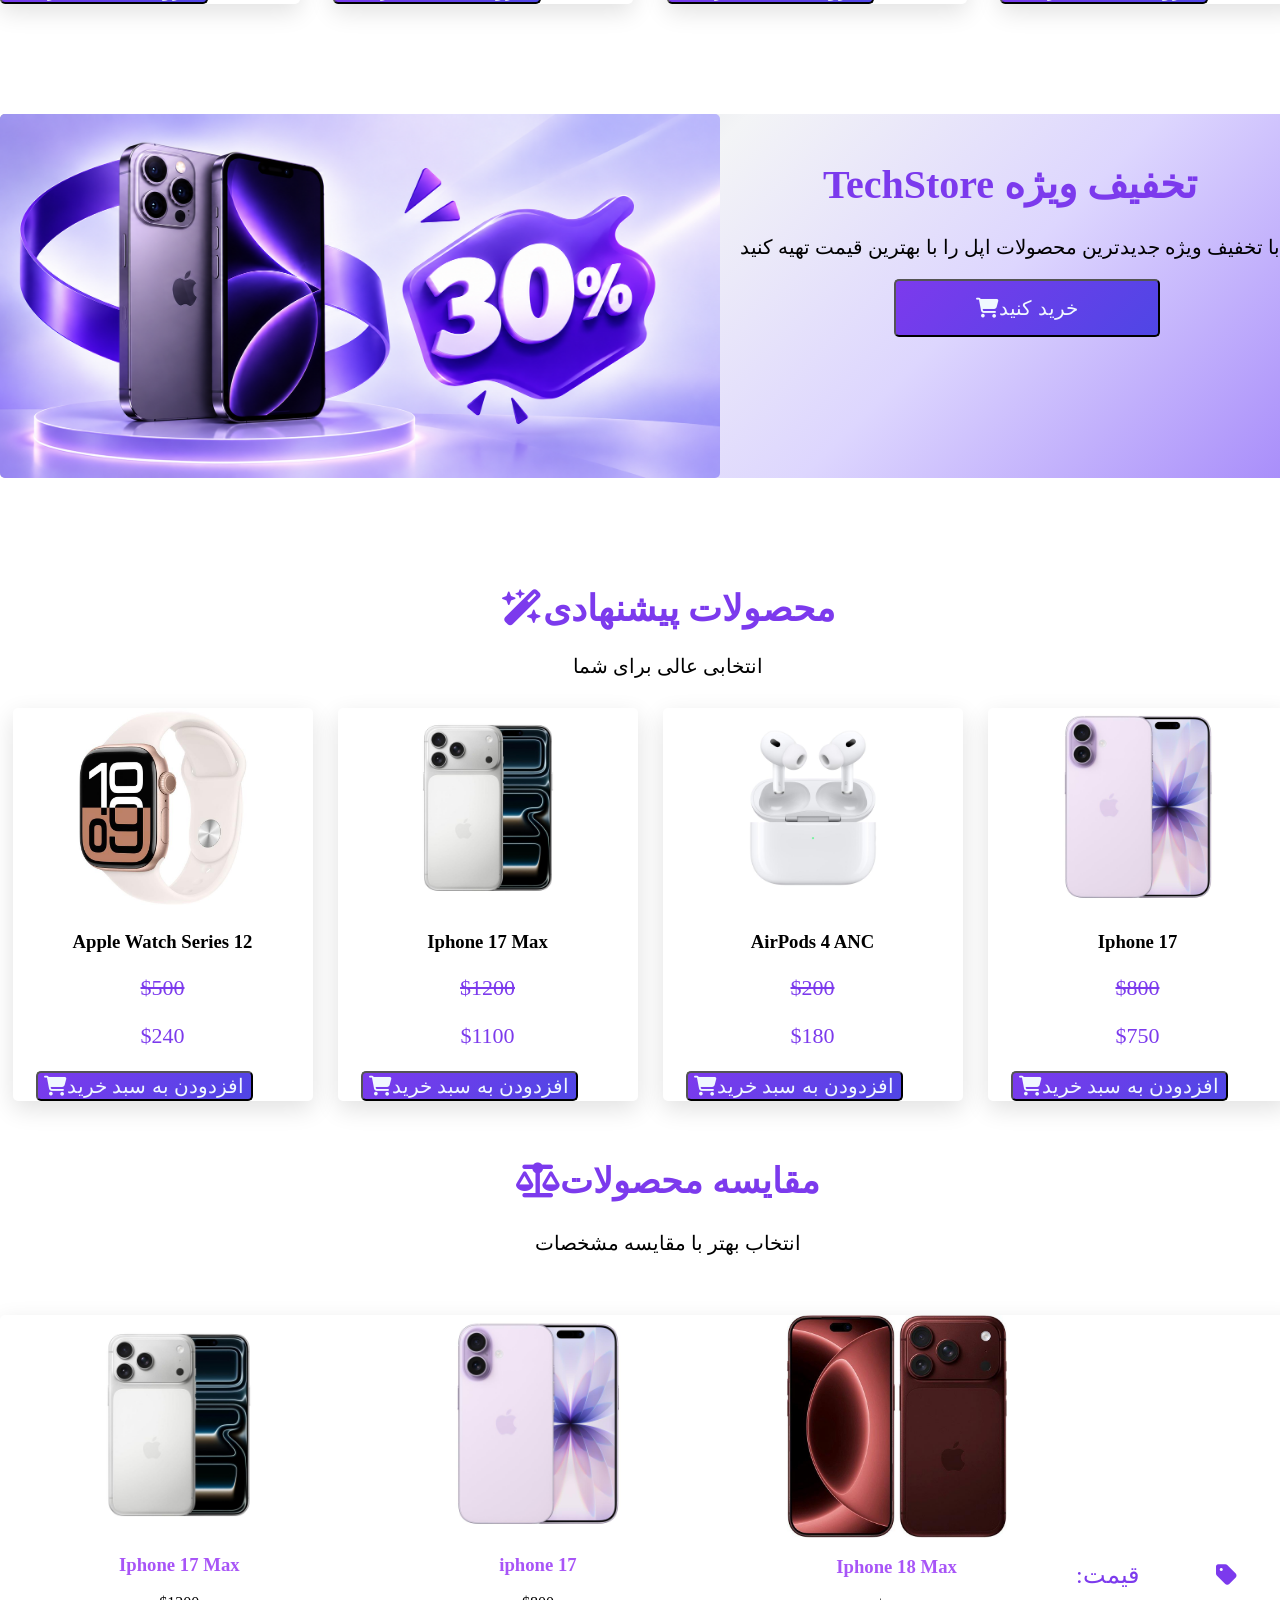
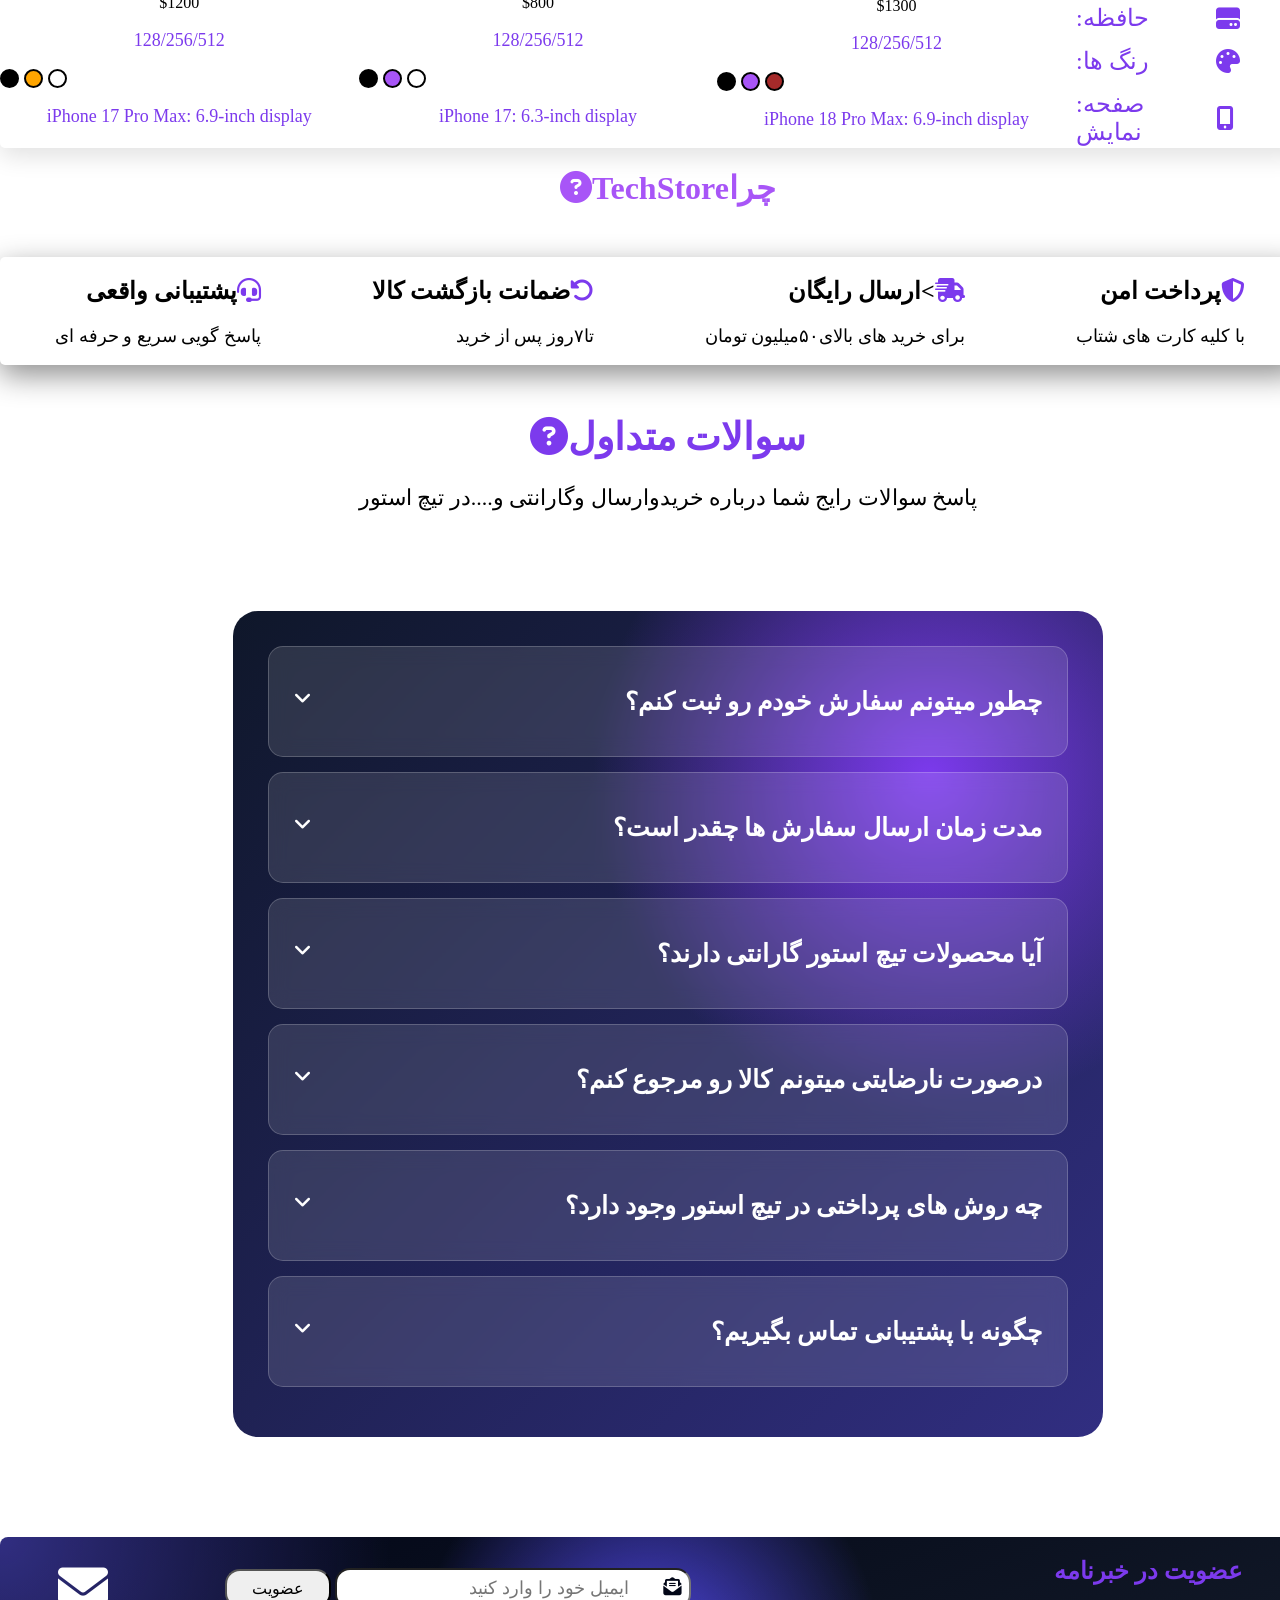
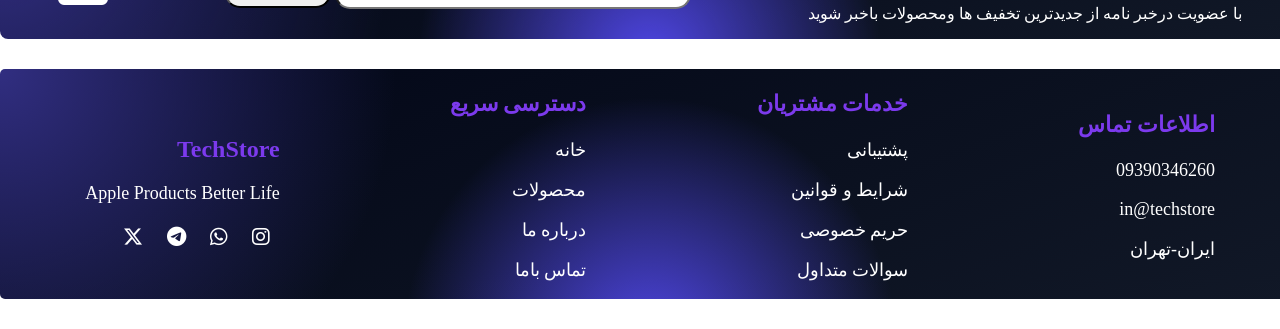
==== commit cfd93bba: "Fix image path" ====
--- a/TechStore/Tamrintechstore.html
+++ b/TechStore/Tamrintechstore.html
@@ -63,7 +63,7 @@
 <div dir="ltr" class="koll">
 <div class="contaner4" dir="ltr">
     <div class="img">
-        <img src="./image.png" alt="">
+        <img src="./images1/image.png" alt="">
          <button onclick="hard1(this)" class="hard">♡</button>
         <span>پر فروش</span>
         
